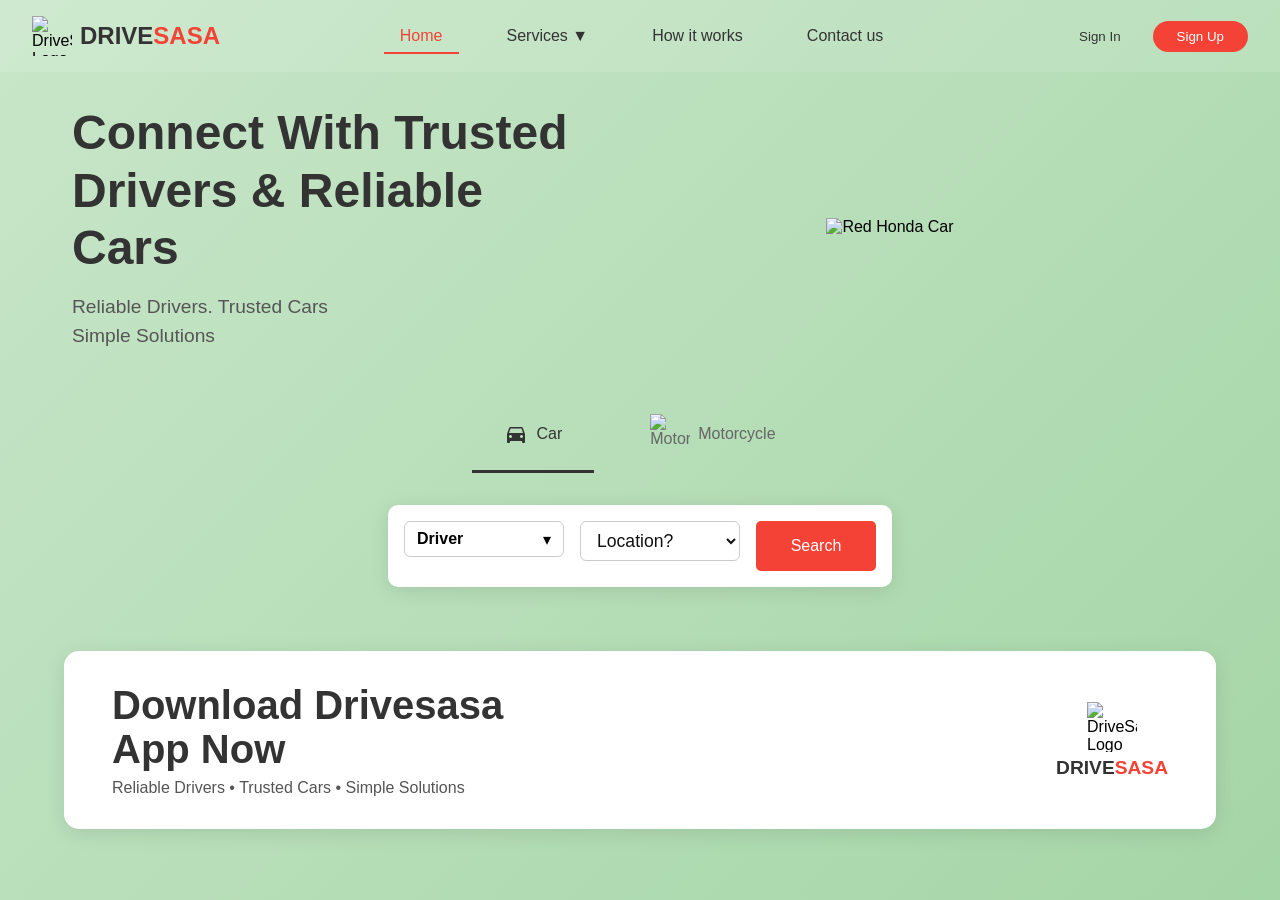
==== index.html @ 3e19dd1c "Add all project files" ====
<!DOCTYPE html>
<html lang="en">
<head>
    <meta charset="UTF-8">
    <meta name="viewport" content="width=device-width, initial-scale=1.0">
    <title>DriveSasa - Connect With Trusted Drivers & Reliable Cars</title>
    <link rel="stylesheet" href="style.css">
</head>
<body>
    <header>
        <nav class="navbar">
            <div class="logo">
                <img src="img/Dlogo2.png" alt="DriveSasa Logo">
                <span class="logo-text">DRIVE<span class="sasa">SASA</span></span>
            </div>
            <ul class="nav-menu">
                <li><a href="#" class="active">Home</a></li>
                <li class="dropdown">
                    <a href="#" class="dropbtn">Services ▼</a>
                    <div class="dropdown-content">
                        <a href="drivers.html">Driver</a>
                        <a href="carpartners.html">Car Partner</a>
                        <a href="#">Car Hire</a>
                    </div>
                </li>
                <li><a href="#">How it works</a></li>
                <li><a href="#">Contact us</a></li>
            </ul>
            <div class="auth-buttons">
                <button class="sign-in" onclick="window.location.href='signin.html'">Sign In</button>
                <button class="sign-up" onclick="window.location.href='signup.html'">Sign Up</button>
            </div>
        </nav>
    </header>

    <main class="hero-section">
        <div class="hero-content">
            <div class="hero-text">
                <h1>Connect With Trusted Drivers & Reliable Cars</h1>
                <p class="hero-subtitle">Reliable Drivers. Trusted Cars<br>Simple Solutions</p>
            </div>
            <div class="hero-image">
                <img src="img/car.png" alt="Red Honda Car" class="car-image">
            </div>
        </div>

        <div class="vehicle-tabs">
            <button class="tab active" onclick="selectVehicle('car')">
                <svg width="24" height="24" viewBox="0 0 24 24" fill="currentColor">
                    <path d="M18.92 6.01C18.72 5.42 18.16 5 17.5 5h-11c-.66 0-1.22.42-1.42 1.01L3 12v8c0 .55.45 1 1 1h1c.55 0 1-.45 1-1v-1h12v1c0 .55.45 1 1 1h1c.55 0 1-.45 1-1v-8l-2.08-5.99zM6.5 16c-.83 0-1.5-.67-1.5-1.5S5.67 13 6.5 13s1.5.67 1.5 1.5S7.33 16 6.5 16zm11 0c-.83 0-1.5-.67-1.5-1.5s.67-1.5 1.5-1.5 1.5.67 1.5 1.5-.67 1.5-1.5 1.5zM5 11l1.5-4.5h11L19 11H5z"/>
                </svg>
                Car
            </button>
            <button class="tab" onclick="selectVehicle('motorcycle')">
                <img src="img/CYCLE2.png" alt="Motorcycle" width="40" height="40" class="motorcycle-icon">
                Motorcycle
            </button>
        </div>

        <div class="search-section">
            <div class="search-form">
                <div class="dropdown" style="position:relative;">
                    <div id="customServiceSelect" class="custom-select" style="width:160px; padding:8px 12px; border-radius:6px; border:1px solid #ccc; background:#fff; cursor:pointer;">
                        <span id="selectedService" style="font-weight:bold;">Driver</span>
                        <span style="float:right;">&#9662;</span>
                    </div>
                    <div id="serviceOptions" class="custom-options" style="display:none; position:absolute; top:40px; left:0; width:100%; background:#fff; border:1px solid #ccc; border-radius:6px; z-index:10;">
                        <div class="option" data-value="Driver" style="padding:8px 12px; font-weight:bold; cursor:pointer;">Driver</div>
                        <div class="option" data-value="Car Driver" style="padding:8px 12px; cursor:pointer;">Car Driver</div>
                        <div class="option" data-value="Car Partner" style="padding:8px 12px; cursor:pointer;">Car Partner</div>
                        <div class="option" data-value="Car Hire" style="padding:8px 12px; cursor:pointer;">Car Hire</div>
                    </div>
                </div>
                <div class="dropdown">
                    <select>
                        <option>Location?</option>
                        <option>Nairobi</option>
                        <option>Mombasa</option>
                        <option>Kisumu</option>
                    </select>
                </div>
                <button class="search-btn">Search</button>
            </div>
        </div>
    </main>

    <section class="download-section">
        <div class="download-content">
            <h2>Download Drivesasa<br>App Now</h2>
            <p>Reliable Drivers • Trusted Cars • Simple Solutions</p>
        </div>
        <div class="download-logo">
            <img src="img/Dlogo2.png" alt="DriveSasa Logo">
            <span class="logo-text">DRIVE<span class="sasa">SASA</span></span>
        </div>
    </section>
    <script>
        function selectVehicle(type) {
            const tabs = document.querySelectorAll('.tab');
            tabs.forEach(tab => tab.classList.remove('active'));
            event.target.closest('.tab').classList.add('active');
            
            const serviceSelect = document.getElementById('serviceSelect');
            serviceSelect.innerHTML = '';
            
            if (type === 'car') {
                serviceSelect.innerHTML = `
                    <option><span style='font-weight:bold;'>Driver</span></option>
                    <option>Car Partner</option>
                    <option>Car Hire</option>
                `;
            } else {
                serviceSelect.innerHTML = `
                    <option><span style='font-weight:bold;'>Rider</span></option>
                    <option>Motorcycle Rider</option>
                    <option>Motorcycle Partner</option>
                    <option>Motorcycle Hire</option>
                `;
            }
        }
            function selectVehicle(type) {
                const tabs = document.querySelectorAll('.tab');
                tabs.forEach(tab => tab.classList.remove('active'));
                event.target.closest('.tab').classList.add('active');
                const customServiceSelect = document.getElementById('customServiceSelect');
                const selectedService = document.getElementById('selectedService');
                const serviceOptions = document.getElementById('serviceOptions');
                if (type === 'car') {
                    selectedService.innerHTML = '<span style="font-weight:bold;">Driver</span>';
                    serviceOptions.innerHTML = `
                        <div class="option" data-value="Driver" style="padding:8px 12px; font-weight:bold; cursor:pointer;">Driver</div>
                        <div class="option" data-value="Car Driver" style="padding:8px 12px; cursor:pointer;">Car Driver</div>
                        <div class="option" data-value="Car Partner" style="padding:8px 12px; cursor:pointer;">Car Partner</div>
                        <div class="option" data-value="Car Hire" style="padding:8px 12px; cursor:pointer;">Car Hire</div>
                    `;
                } else {
                    selectedService.innerHTML = '<span style="font-weight:bold;">Rider</span>';
                    serviceOptions.innerHTML = `
                        <div class="option" data-value="Rider" style="padding:8px 12px; font-weight:bold; cursor:pointer;">Rider</div>
                        <div class="option" data-value="Motorcycle Rider" style="padding:8px 12px; cursor:pointer;">Motorcycle Rider</div>
                        <div class="option" data-value="Motorcycle Partner" style="padding:8px 12px; cursor:pointer;">Motorcycle Partner</div>
                        <div class="option" data-value="Motorcycle Hire" style="padding:8px 12px; cursor:pointer;">Motorcycle Hire</div>
                    `;
                }
            }

            // Custom dropdown logic
            document.addEventListener('DOMContentLoaded', function() {
                const customServiceSelect = document.getElementById('customServiceSelect');
                const selectedService = document.getElementById('selectedService');
                const serviceOptions = document.getElementById('serviceOptions');
                customServiceSelect.addEventListener('click', function(e) {
                    serviceOptions.style.display = serviceOptions.style.display === 'block' ? 'none' : 'block';
                });
                serviceOptions.addEventListener('click', function(e) {
                    if (e.target.classList.contains('option')) {
                        selectedService.innerHTML = e.target.style.fontWeight === 'bold' ? `<span style='font-weight:bold;'>${e.target.textContent}</span>` : e.target.textContent;
                        serviceOptions.style.display = 'none';
                    }
                });
                document.addEventListener('click', function(e) {
                    if (!customServiceSelect.contains(e.target) && !serviceOptions.contains(e.target)) {
                        serviceOptions.style.display = 'none';
                    }
                });
            });
    </script>
</body>
</html>
---- style.css ----
* {
    margin: 0;
    padding: 0;
    box-sizing: border-box;
}

body {
    font-family: -apple-system, BlinkMacSystemFont, 'Segoe UI', Roboto, sans-serif;
    background: linear-gradient(135deg, #c8e6c9 0%, #a5d6a7 100%);
    min-height: 100vh;
}

.navbar {
    display: flex;
    justify-content: space-between;
    align-items: center;
    padding: 1rem 2rem;
    background: rgba(255, 255, 255, 0.1);
}

.logo {
    display: flex;
    align-items: center;
    gap: 0.5rem;
}

.logo img {
    width: 40px;
    height: 40px;
}

.logo-text {
    font-size: 1.5rem;
    font-weight: bold;
    color: #333;
}

.sasa {
    color: #f44336;
}

.nav-menu {
    display: flex;
    list-style: none;
    gap: 2rem;
}

.nav-menu a {
    text-decoration: none;
    color: #333;
    font-weight: 500;
    padding: 0.5rem 1rem;
}

.nav-menu a.active {
    color: #f44336;
    border-bottom: 2px solid #f44336;
}

.auth-buttons {
    display: flex;
    gap: 1rem;
}

.sign-in {
    background: transparent;
    border: none;
    color: #333;
    padding: 0.5rem 1rem;
    cursor: pointer;
    font-weight: 500;
}

.sign-up {
    background: #f44336;
    color: white;
    border: none;
    padding: 0.5rem 1.5rem;
    border-radius: 25px;
    cursor: pointer;
    font-weight: 500;
}

.hero-section {
    padding: 2rem;
    max-width: 1200px;
    margin: 0 auto;
}

.hero-content {
    display: flex;
    align-items: center;
    justify-content: space-between;
    margin-bottom: 3rem;
}

.hero-text {
    flex: 1;
    max-width: 500px;
}

.hero-text h1 {
    font-size: 3rem;
    font-weight: bold;
    color: #333;
    line-height: 1.2;
    margin-bottom: 1rem;
}

.hero-subtitle {
    font-size: 1.2rem;
    color: #555;
    line-height: 1.5;
}

.hero-image {
    flex: 1;
    text-align: center;
}

.car-image {
    max-width: 100%;
    height: auto;
    max-height: 400px;
}

.car-placeholder {
    display: flex;
    justify-content: center;
    align-items: center;
}

.vehicle-tabs {
    display: flex;
    justify-content: center;
    gap: 2rem;
    margin-bottom: 2rem;
}

.tab {
    display: flex;
    align-items: center;
    gap: 0.5rem;
    background: transparent;
    border: none;
    padding: 1rem 2rem;
    cursor: pointer;
    font-size: 1rem;
    color: #666;
    border-bottom: 3px solid transparent;
}

.tab.active {
    color: #333;
    border-bottom-color: #333;
}

.motorcycle-icon {
    margin-left: -8px;
}

.search-section {
    display: flex;
    justify-content: center;
}

.search-form {
    display: flex;
    gap: 1rem;
    background: white;
    padding: 1rem;
    border-radius: 10px;
    box-shadow: 0 4px 20px rgba(0, 0, 0, 0.1);
}

.dropdown {
    position: relative;
}

.dropdown select {
    background: #fff !important;
    color: #111 !important;
    border: 1px solid #ccc;
    padding: 8px 12px;
    border-radius: 6px;
    font-size: 1.1em;
    cursor: pointer;
    min-width: 160px;
    height: 40px;
    appearance: auto;
    -webkit-appearance: menulist;
    -moz-appearance: menulist;
}

.dropdown select option {
    background: #fff !important;
    color: #111 !important;
    padding: 8px;
}

.search-btn {
    background: #f44336;
    color: white;
    border: none;
    padding: 1rem 2rem;
    border-radius: 5px;
    cursor: pointer;
    font-size: 1rem;
    font-weight: 500;
    min-width: 120px;
}

@media (max-width: 768px) {
    .navbar {
        flex-direction: column;
        gap: 1rem;
    }
    
    .hero-content {
        flex-direction: column;
        text-align: center;
    }
    
    .hero-text h1 {
        font-size: 2rem;
    }
    
    .search-form {
        flex-direction: column;
    }
    
    .vehicle-tabs {
        flex-direction: column;
        align-items: center;
    }
}

.download-section {
    background: white;
    padding: 2rem 3rem;
    margin: 2rem auto;
    display: flex;
    justify-content: space-between;
    align-items: center;
    border-radius: 15px;
    max-width: 90%;
    width: 100%;
    box-sizing: border-box;
    box-shadow: 0 4px 20px rgba(0, 0, 0, 0.1);
}

.download-content h2 {
    font-size: 2.5rem;
    font-weight: bold;
    color: #333;
    margin-bottom: 0.5rem;
    line-height: 1.1;
}

.download-content p {
    font-size: 1rem;
    color: #555;
    margin: 0;
}

.download-logo {
    display: flex;
    flex-direction: column;
    align-items: center;
    gap: 0.3rem;
}

.download-logo img {
    width: 50px;
    height: 50px;
}

.download-logo .logo-text {
    font-size: 1.2rem;
    font-weight: bold;
    color: #333;
}

.dropdown {
    position: relative;
    display: inline-block;
}

.dropdown-content {
    display: none;
    position: absolute;
    background-color: white;
    min-width: 160px;
    box-shadow: 0px 8px 16px 0px rgba(0,0,0,0.2);
    z-index: 1;
    border-radius: 5px;
}

.dropdown-content a {
    color: #333;
    padding: 12px 16px;
    text-decoration: none;
    display: block;
    border-bottom: none !important;
}

.dropdown-content a:hover {
    background-color: #f1f1f1;
}

.dropdown:hover .dropdown-content {
    display: block;
}
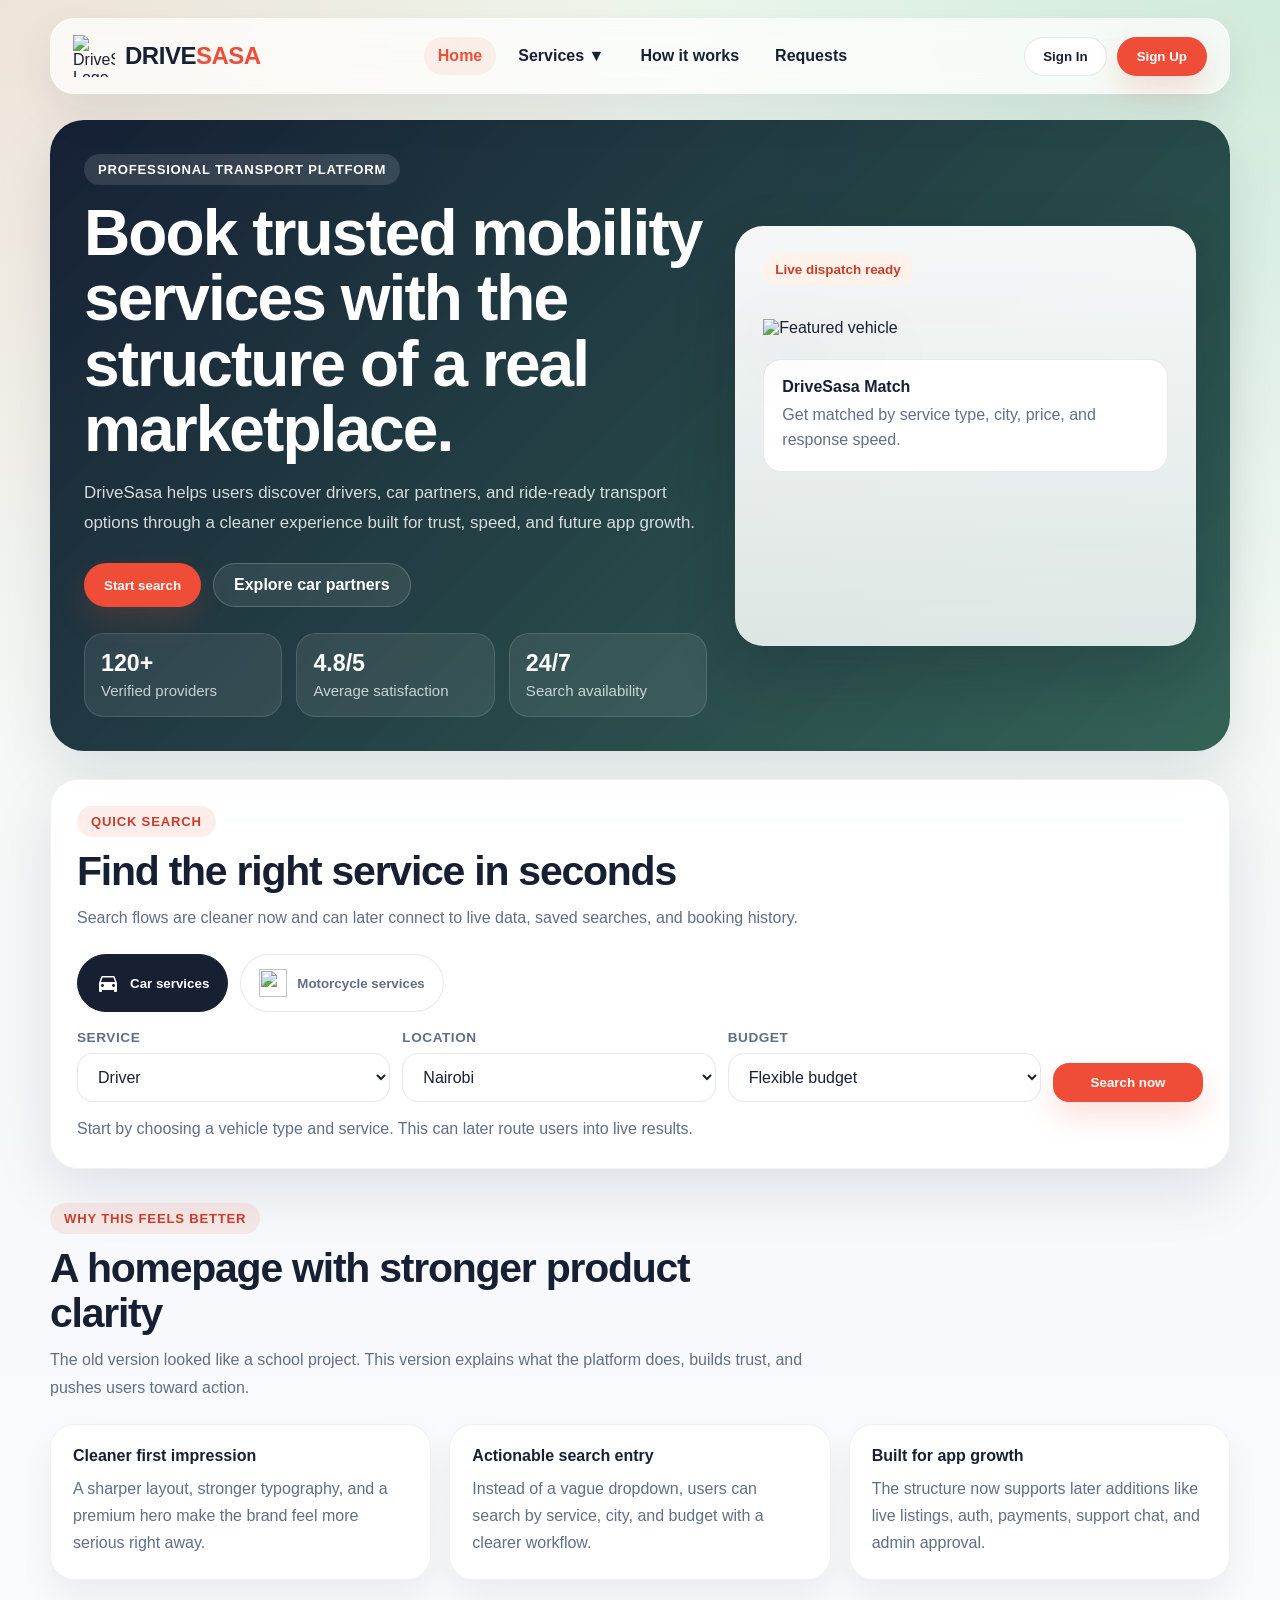
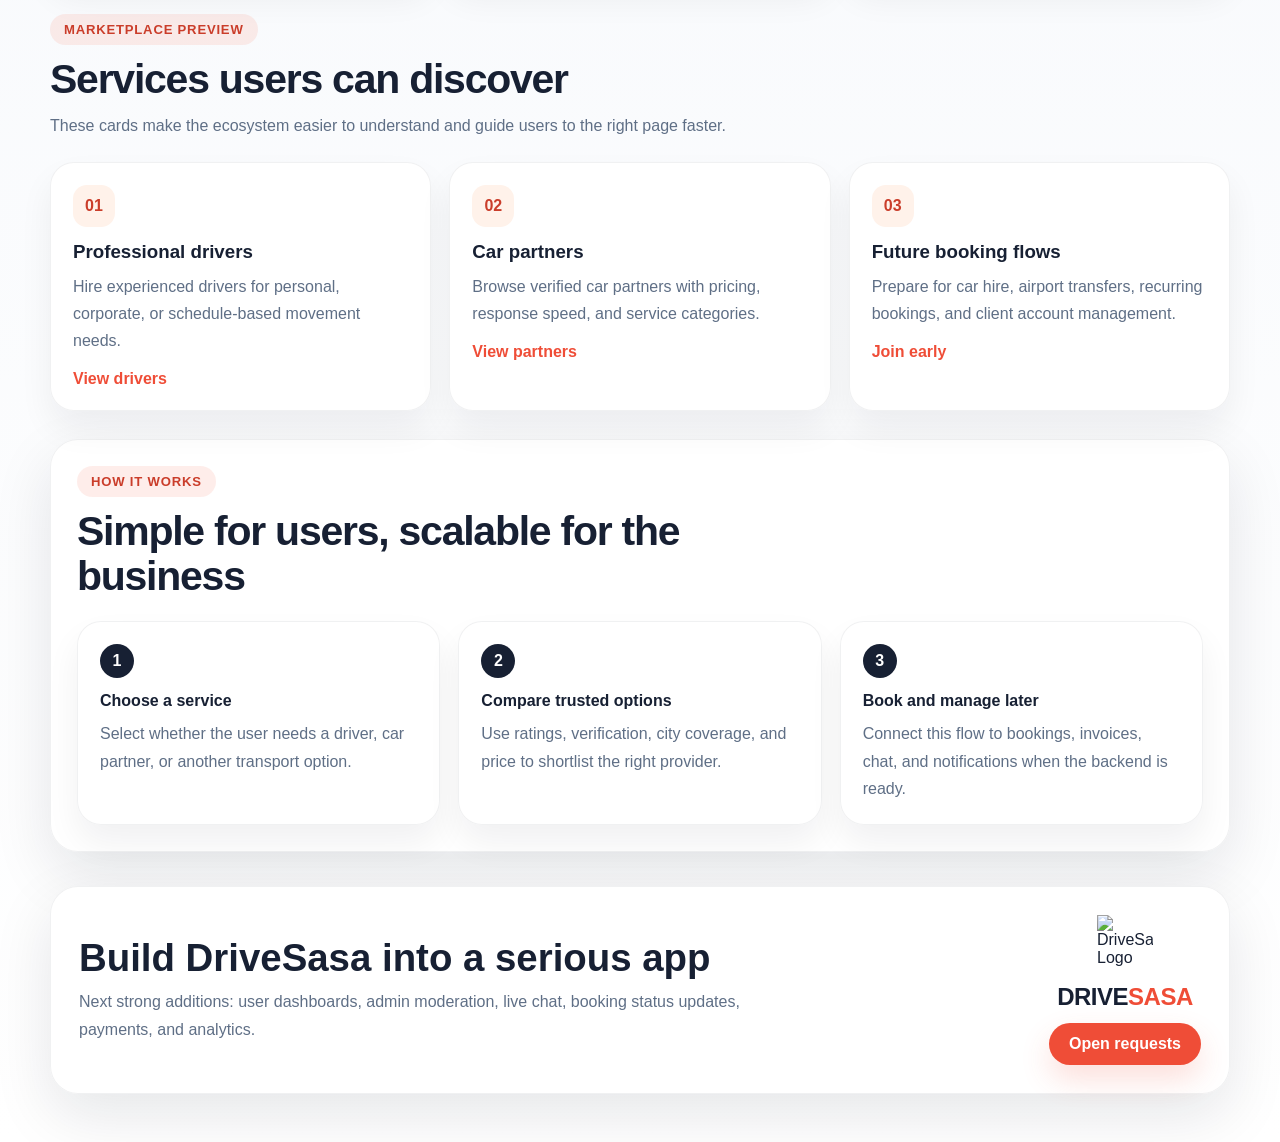
==== commit 7b22ef3d: "Upgrade marketplace UI and app flows" ====
--- a/index.html
+++ b/index.html
@@ -3,7 +3,7 @@
 <head>
     <meta charset="UTF-8">
     <meta name="viewport" content="width=device-width, initial-scale=1.0">
-    <title>DriveSasa - Connect With Trusted Drivers & Reliable Cars</title>
+    <title>DriveSasa - Trusted Mobility Marketplace</title>
     <link rel="stylesheet" href="style.css">
 </head>
 <body>
@@ -14,17 +14,17 @@
                 <span class="logo-text">DRIVE<span class="sasa">SASA</span></span>
             </div>
             <ul class="nav-menu">
-                <li><a href="#" class="active">Home</a></li>
+                <li><a href="index.html" class="active">Home</a></li>
                 <li class="dropdown">
                     <a href="#" class="dropbtn">Services ▼</a>
                     <div class="dropdown-content">
                         <a href="drivers.html">Driver</a>
-                        <a href="carpartners.html">Car Partner</a>
+                        <a href="carpartners2.html">Car Partner</a>
                         <a href="#">Car Hire</a>
                     </div>
                 </li>
-                <li><a href="#">How it works</a></li>
-                <li><a href="#">Contact us</a></li>
+                <li><a href="#how-it-works">How it works</a></li>
+                <li><a href="requests.html">Requests</a></li>
             </ul>
             <div class="auth-buttons">
                 <button class="sign-in" onclick="window.location.href='signin.html'">Sign In</button>
@@ -33,137 +33,248 @@
         </nav>
     </header>
 
-    <main class="hero-section">
-        <div class="hero-content">
-            <div class="hero-text">
-                <h1>Connect With Trusted Drivers & Reliable Cars</h1>
-                <p class="hero-subtitle">Reliable Drivers. Trusted Cars<br>Simple Solutions</p>
-            </div>
-            <div class="hero-image">
-                <img src="img/car.png" alt="Red Honda Car" class="car-image">
-            </div>
-        </div>
-
-        <div class="vehicle-tabs">
-            <button class="tab active" onclick="selectVehicle('car')">
-                <svg width="24" height="24" viewBox="0 0 24 24" fill="currentColor">
-                    <path d="M18.92 6.01C18.72 5.42 18.16 5 17.5 5h-11c-.66 0-1.22.42-1.42 1.01L3 12v8c0 .55.45 1 1 1h1c.55 0 1-.45 1-1v-1h12v1c0 .55.45 1 1 1h1c.55 0 1-.45 1-1v-8l-2.08-5.99zM6.5 16c-.83 0-1.5-.67-1.5-1.5S5.67 13 6.5 13s1.5.67 1.5 1.5S7.33 16 6.5 16zm11 0c-.83 0-1.5-.67-1.5-1.5s.67-1.5 1.5-1.5 1.5.67 1.5 1.5-.67 1.5-1.5 1.5zM5 11l1.5-4.5h11L19 11H5z"/>
-                </svg>
-                Car
-            </button>
-            <button class="tab" onclick="selectVehicle('motorcycle')">
-                <img src="img/CYCLE2.png" alt="Motorcycle" width="40" height="40" class="motorcycle-icon">
-                Motorcycle
-            </button>
-        </div>
-
-        <div class="search-section">
-            <div class="search-form">
-                <div class="dropdown" style="position:relative;">
-                    <div id="customServiceSelect" class="custom-select" style="width:160px; padding:8px 12px; border-radius:6px; border:1px solid #ccc; background:#fff; cursor:pointer;">
-                        <span id="selectedService" style="font-weight:bold;">Driver</span>
-                        <span style="float:right;">&#9662;</span>
-                    </div>
-                    <div id="serviceOptions" class="custom-options" style="display:none; position:absolute; top:40px; left:0; width:100%; background:#fff; border:1px solid #ccc; border-radius:6px; z-index:10;">
-                        <div class="option" data-value="Driver" style="padding:8px 12px; font-weight:bold; cursor:pointer;">Driver</div>
-                        <div class="option" data-value="Car Driver" style="padding:8px 12px; cursor:pointer;">Car Driver</div>
-                        <div class="option" data-value="Car Partner" style="padding:8px 12px; cursor:pointer;">Car Partner</div>
-                        <div class="option" data-value="Car Hire" style="padding:8px 12px; cursor:pointer;">Car Hire</div>
+    <main class="site-main">
+        <section class="hero-shell">
+            <div class="hero-card">
+                <div class="hero-copy">
+                    <span class="eyebrow">Professional transport platform</span>
+                    <h1>Book trusted mobility services with the structure of a real marketplace.</h1>
+                    <p class="hero-subtitle">
+                        DriveSasa helps users discover drivers, car partners, and ride-ready transport options
+                        through a cleaner experience built for trust, speed, and future app growth.
+                    </p>
+                    <div class="hero-actions">
+                        <button class="primary-cta" onclick="document.getElementById('searchPanel').scrollIntoView({behavior:'smooth'})">Start search</button>
+                        <a class="secondary-cta" href="carpartners2.html">Explore car partners</a>
+                    </div>
+                    <div class="hero-stats">
+                        <div class="stat-card">
+                            <strong>120+</strong>
+                            <span>Verified providers</span>
+                        </div>
+                        <div class="stat-card">
+                            <strong>4.8/5</strong>
+                            <span>Average satisfaction</span>
+                        </div>
+                        <div class="stat-card">
+                            <strong>24/7</strong>
+                            <span>Search availability</span>
+                        </div>
                     </div>
                 </div>
-                <div class="dropdown">
-                    <select>
-                        <option>Location?</option>
-                        <option>Nairobi</option>
-                        <option>Mombasa</option>
-                        <option>Kisumu</option>
+
+                <div class="hero-visual">
+                    <div class="hero-preview">
+                        <div class="preview-badge">Live dispatch ready</div>
+                        <img src="img/car.png" alt="Featured vehicle" class="car-image">
+                        <div class="preview-panel">
+                            <strong>DriveSasa Match</strong>
+                            <span>Get matched by service type, city, price, and response speed.</span>
+                        </div>
+                    </div>
+                </div>
+            </div>
+        </section>
+
+        <section class="search-panel surface-card" id="searchPanel">
+            <div class="section-title">
+                <span class="section-kicker">Quick search</span>
+                <h2>Find the right service in seconds</h2>
+                <p>Search flows are cleaner now and can later connect to live data, saved searches, and booking history.</p>
+            </div>
+
+            <div class="vehicle-tabs">
+                <button class="tab active" type="button" data-vehicle="car">
+                    <svg width="24" height="24" viewBox="0 0 24 24" fill="currentColor" aria-hidden="true">
+                        <path d="M18.92 6.01C18.72 5.42 18.16 5 17.5 5h-11c-.66 0-1.22.42-1.42 1.01L3 12v8c0 .55.45 1 1 1h1c.55 0 1-.45 1-1v-1h12v1c0 .55.45 1 1 1h1c.55 0 1-.45 1-1v-8l-2.08-5.99zM6.5 16c-.83 0-1.5-.67-1.5-1.5S5.67 13 6.5 13s1.5.67 1.5 1.5S7.33 16 6.5 16zm11 0c-.83 0-1.5-.67-1.5-1.5s.67-1.5 1.5-1.5 1.5.67 1.5 1.5-.67 1.5-1.5 1.5zM5 11l1.5-4.5h11L19 11H5z"/>
+                    </svg>
+                    Car services
+                </button>
+                <button class="tab" type="button" data-vehicle="motorcycle">
+                    <img src="img/CYCLE2.png" alt="" width="28" height="28" class="motorcycle-icon">
+                    Motorcycle services
+                </button>
+            </div>
+
+            <form class="search-form" id="marketSearchForm">
+                <label class="field">
+                    <span>Service</span>
+                    <select id="serviceSelect"></select>
+                </label>
+                <label class="field">
+                    <span>Location</span>
+                    <select id="locationSelect">
+                        <option value="Nairobi">Nairobi</option>
+                        <option value="Mombasa">Mombasa</option>
+                        <option value="Kisumu">Kisumu</option>
+                        <option value="Nakuru">Nakuru</option>
                     </select>
-                </div>
-                <button class="search-btn">Search</button>
-            </div>
-        </div>
+                </label>
+                <label class="field">
+                    <span>Budget</span>
+                    <select id="budgetSelect">
+                        <option value="Flexible">Flexible budget</option>
+                        <option value="Under KES 3,000">Under KES 3,000</option>
+                        <option value="KES 3,000 - 6,000">KES 3,000 - 6,000</option>
+                        <option value="Above KES 6,000">Above KES 6,000</option>
+                    </select>
+                </label>
+                <button class="search-btn" type="submit">Search now</button>
+            </form>
+
+            <div class="search-feedback" id="searchFeedback" aria-live="polite">
+                Start by choosing a vehicle type and service. This can later route users into live results.
+            </div>
+        </section>
+
+        <section class="feature-section">
+            <div class="section-title">
+                <span class="section-kicker">Why this feels better</span>
+                <h2>A homepage with stronger product clarity</h2>
+                <p>The old version looked like a school project. This version explains what the platform does, builds trust, and pushes users toward action.</p>
+            </div>
+
+            <div class="feature-grid">
+                <article class="feature-card">
+                    <strong>Cleaner first impression</strong>
+                    <p>A sharper layout, stronger typography, and a premium hero make the brand feel more serious right away.</p>
+                </article>
+                <article class="feature-card">
+                    <strong>Actionable search entry</strong>
+                    <p>Instead of a vague dropdown, users can search by service, city, and budget with a clearer workflow.</p>
+                </article>
+                <article class="feature-card">
+                    <strong>Built for app growth</strong>
+                    <p>The structure now supports later additions like live listings, auth, payments, support chat, and admin approval.</p>
+                </article>
+            </div>
+        </section>
+
+        <section class="marketplace-section">
+            <div class="section-title">
+                <span class="section-kicker">Marketplace preview</span>
+                <h2>Services users can discover</h2>
+                <p>These cards make the ecosystem easier to understand and guide users to the right page faster.</p>
+            </div>
+
+            <div class="service-grid">
+                <article class="service-card">
+                    <div class="service-icon">01</div>
+                    <h3>Professional drivers</h3>
+                    <p>Hire experienced drivers for personal, corporate, or schedule-based movement needs.</p>
+                    <a href="drivers.html">View drivers</a>
+                </article>
+                <article class="service-card">
+                    <div class="service-icon">02</div>
+                    <h3>Car partners</h3>
+                    <p>Browse verified car partners with pricing, response speed, and service categories.</p>
+                    <a href="carpartners2.html">View partners</a>
+                </article>
+                <article class="service-card">
+                    <div class="service-icon">03</div>
+                    <h3>Future booking flows</h3>
+                    <p>Prepare for car hire, airport transfers, recurring bookings, and client account management.</p>
+                    <a href="signup.html">Join early</a>
+                </article>
+            </div>
+        </section>
+
+        <section class="workflow-section surface-card" id="how-it-works">
+            <div class="section-title">
+                <span class="section-kicker">How it works</span>
+                <h2>Simple for users, scalable for the business</h2>
+            </div>
+            <div class="workflow-grid">
+                <article class="workflow-card">
+                    <span>1</span>
+                    <strong>Choose a service</strong>
+                    <p>Select whether the user needs a driver, car partner, or another transport option.</p>
+                </article>
+                <article class="workflow-card">
+                    <span>2</span>
+                    <strong>Compare trusted options</strong>
+                    <p>Use ratings, verification, city coverage, and price to shortlist the right provider.</p>
+                </article>
+                <article class="workflow-card">
+                    <span>3</span>
+                    <strong>Book and manage later</strong>
+                    <p>Connect this flow to bookings, invoices, chat, and notifications when the backend is ready.</p>
+                </article>
+            </div>
+        </section>
+
+        <section class="download-section" id="contact">
+            <div class="download-content">
+                <h2>Build DriveSasa into a serious app</h2>
+                <p>Next strong additions: user dashboards, admin moderation, live chat, booking status updates, payments, and analytics.</p>
+            </div>
+            <div class="download-logo">
+                <img src="img/Dlogo2.png" alt="DriveSasa Logo">
+                <span class="logo-text">DRIVE<span class="sasa">SASA</span></span>
+                        <a class="download-link" href="requests.html">Open requests</a>
+            </div>
+        </section>
     </main>
 
-    <section class="download-section">
-        <div class="download-content">
-            <h2>Download Drivesasa<br>App Now</h2>
-            <p>Reliable Drivers • Trusted Cars • Simple Solutions</p>
-        </div>
-        <div class="download-logo">
-            <img src="img/Dlogo2.png" alt="DriveSasa Logo">
-            <span class="logo-text">DRIVE<span class="sasa">SASA</span></span>
-        </div>
-    </section>
     <script>
-        function selectVehicle(type) {
-            const tabs = document.querySelectorAll('.tab');
-            tabs.forEach(tab => tab.classList.remove('active'));
-            event.target.closest('.tab').classList.add('active');
-            
-            const serviceSelect = document.getElementById('serviceSelect');
-            serviceSelect.innerHTML = '';
-            
-            if (type === 'car') {
-                serviceSelect.innerHTML = `
-                    <option><span style='font-weight:bold;'>Driver</span></option>
-                    <option>Car Partner</option>
-                    <option>Car Hire</option>
-                `;
-            } else {
-                serviceSelect.innerHTML = `
-                    <option><span style='font-weight:bold;'>Rider</span></option>
-                    <option>Motorcycle Rider</option>
-                    <option>Motorcycle Partner</option>
-                    <option>Motorcycle Hire</option>
-                `;
-            }
+        const serviceMap = {
+            car: [
+                { label: "Driver", target: "drivers.html" },
+                { label: "Car Partner", target: "carpartners2.html" },
+                { label: "Car Hire", target: "signup.html" }
+            ],
+            motorcycle: [
+                { label: "Rider", target: "signup.html" },
+                { label: "Motorcycle Partner", target: "signup.html" },
+                { label: "Motorcycle Hire", target: "signup.html" }
+            ]
+        };
+
+        const tabs = Array.from(document.querySelectorAll(".tab"));
+        const serviceSelect = document.getElementById("serviceSelect");
+        const searchFeedback = document.getElementById("searchFeedback");
+        const marketSearchForm = document.getElementById("marketSearchForm");
+        let activeVehicle = "car";
+
+        function renderServices(vehicleType) {
+            serviceSelect.innerHTML = "";
+
+            serviceMap[vehicleType].forEach(function(service) {
+                const option = document.createElement("option");
+                option.value = service.target;
+                option.textContent = service.label;
+                serviceSelect.appendChild(option);
+            });
         }
-            function selectVehicle(type) {
-                const tabs = document.querySelectorAll('.tab');
-                tabs.forEach(tab => tab.classList.remove('active'));
-                event.target.closest('.tab').classList.add('active');
-                const customServiceSelect = document.getElementById('customServiceSelect');
-                const selectedService = document.getElementById('selectedService');
-                const serviceOptions = document.getElementById('serviceOptions');
-                if (type === 'car') {
-                    selectedService.innerHTML = '<span style="font-weight:bold;">Driver</span>';
-                    serviceOptions.innerHTML = `
-                        <div class="option" data-value="Driver" style="padding:8px 12px; font-weight:bold; cursor:pointer;">Driver</div>
-                        <div class="option" data-value="Car Driver" style="padding:8px 12px; cursor:pointer;">Car Driver</div>
-                        <div class="option" data-value="Car Partner" style="padding:8px 12px; cursor:pointer;">Car Partner</div>
-                        <div class="option" data-value="Car Hire" style="padding:8px 12px; cursor:pointer;">Car Hire</div>
-                    `;
-                } else {
-                    selectedService.innerHTML = '<span style="font-weight:bold;">Rider</span>';
-                    serviceOptions.innerHTML = `
-                        <div class="option" data-value="Rider" style="padding:8px 12px; font-weight:bold; cursor:pointer;">Rider</div>
-                        <div class="option" data-value="Motorcycle Rider" style="padding:8px 12px; cursor:pointer;">Motorcycle Rider</div>
-                        <div class="option" data-value="Motorcycle Partner" style="padding:8px 12px; cursor:pointer;">Motorcycle Partner</div>
-                        <div class="option" data-value="Motorcycle Hire" style="padding:8px 12px; cursor:pointer;">Motorcycle Hire</div>
-                    `;
-                }
-            }
-
-            // Custom dropdown logic
-            document.addEventListener('DOMContentLoaded', function() {
-                const customServiceSelect = document.getElementById('customServiceSelect');
-                const selectedService = document.getElementById('selectedService');
-                const serviceOptions = document.getElementById('serviceOptions');
-                customServiceSelect.addEventListener('click', function(e) {
-                    serviceOptions.style.display = serviceOptions.style.display === 'block' ? 'none' : 'block';
+
+        tabs.forEach(function(tab) {
+            tab.addEventListener("click", function() {
+                tabs.forEach(function(item) {
+                    item.classList.remove("active");
                 });
-                serviceOptions.addEventListener('click', function(e) {
-                    if (e.target.classList.contains('option')) {
-                        selectedService.innerHTML = e.target.style.fontWeight === 'bold' ? `<span style='font-weight:bold;'>${e.target.textContent}</span>` : e.target.textContent;
-                        serviceOptions.style.display = 'none';
-                    }
-                });
-                document.addEventListener('click', function(e) {
-                    if (!customServiceSelect.contains(e.target) && !serviceOptions.contains(e.target)) {
-                        serviceOptions.style.display = 'none';
-                    }
-                });
+
+                tab.classList.add("active");
+                activeVehicle = tab.dataset.vehicle;
+                renderServices(activeVehicle);
+                searchFeedback.textContent = "Showing " + activeVehicle + " service options. Pick one and continue.";
             });
+        });
+
+        marketSearchForm.addEventListener("submit", function(event) {
+            event.preventDefault();
+            const selectedLabel = serviceSelect.options[serviceSelect.selectedIndex].textContent;
+            const location = document.getElementById("locationSelect").value;
+            const budget = document.getElementById("budgetSelect").value;
+            const targetPage = serviceSelect.value;
+
+            searchFeedback.textContent = selectedLabel + " selected for " + location + " with " + budget + ". Redirecting...";
+
+            setTimeout(function() {
+                window.location.href = targetPage;
+            }, 500);
+        });
+
+        renderServices(activeVehicle);
     </script>
 </body>
 </html>
--- a/style.css
+++ b/style.css
@@ -4,311 +4,640 @@
     box-sizing: border-box;
 }
 
+:root {
+    --brand: #ef4d37;
+    --brand-dark: #ca3d2a;
+    --ink: #172033;
+    --muted: #5f6f86;
+    --surface: rgba(255, 255, 255, 0.86);
+    --line: rgba(23, 32, 51, 0.1);
+    --soft: #f5f9f6;
+    --shadow: 0 22px 60px rgba(12, 22, 40, 0.1);
+}
+
 body {
-    font-family: -apple-system, BlinkMacSystemFont, 'Segoe UI', Roboto, sans-serif;
-    background: linear-gradient(135deg, #c8e6c9 0%, #a5d6a7 100%);
+    font-family: "Segoe UI", Tahoma, Geneva, Verdana, sans-serif;
+    color: var(--ink);
+    background:
+        radial-gradient(circle at top left, rgba(239, 77, 55, 0.12), transparent 24%),
+        radial-gradient(circle at top right, rgba(48, 163, 117, 0.16), transparent 22%),
+        linear-gradient(180deg, #eef8ee 0%, #f7f9fc 45%, #ffffff 100%);
     min-height: 100vh;
 }
 
+a {
+    color: inherit;
+    text-decoration: none;
+}
+
+header {
+    padding-top: 18px;
+}
+
+.site-main {
+    width: min(1180px, calc(100% - 32px));
+    margin: 0 auto 48px;
+}
+
 .navbar {
+    width: min(1180px, calc(100% - 32px));
+    margin: 0 auto;
     display: flex;
     justify-content: space-between;
     align-items: center;
-    padding: 1rem 2rem;
-    background: rgba(255, 255, 255, 0.1);
+    gap: 20px;
+    padding: 16px 22px;
+    border: 1px solid rgba(255, 255, 255, 0.55);
+    border-radius: 24px;
+    background: rgba(255, 255, 255, 0.72);
+    backdrop-filter: blur(14px);
+    box-shadow: 0 18px 44px rgba(18, 28, 45, 0.08);
 }
 
 .logo {
     display: flex;
     align-items: center;
-    gap: 0.5rem;
+    gap: 10px;
 }
 
 .logo img {
-    width: 40px;
-    height: 40px;
+    width: 42px;
+    height: 42px;
 }
 
 .logo-text {
     font-size: 1.5rem;
-    font-weight: bold;
-    color: #333;
+    font-weight: 800;
+    color: var(--ink);
+    letter-spacing: -0.02em;
 }
 
 .sasa {
-    color: #f44336;
+    color: var(--brand);
 }
 
 .nav-menu {
     display: flex;
+    align-items: center;
     list-style: none;
-    gap: 2rem;
-}
-
-.nav-menu a {
-    text-decoration: none;
-    color: #333;
-    font-weight: 500;
-    padding: 0.5rem 1rem;
-}
-
+    gap: 8px;
+}
+
+.nav-menu a,
+.dropbtn {
+    display: inline-flex;
+    align-items: center;
+    padding: 10px 14px;
+    border-radius: 999px;
+    color: var(--ink);
+    font-weight: 600;
+    transition: background 0.2s ease, color 0.2s ease;
+}
+
+.nav-menu a:hover,
+.dropbtn:hover,
 .nav-menu a.active {
-    color: #f44336;
-    border-bottom: 2px solid #f44336;
+    color: var(--brand);
+    background: rgba(239, 77, 55, 0.08);
 }
 
 .auth-buttons {
     display: flex;
-    gap: 1rem;
+    align-items: center;
+    gap: 10px;
+}
+
+.sign-in,
+.sign-up {
+    border: none;
+    border-radius: 999px;
+    cursor: pointer;
+    font-weight: 700;
+    transition: transform 0.2s ease, box-shadow 0.2s ease, background 0.2s ease;
+}
+
+.sign-in:hover,
+.sign-up:hover,
+.search-btn:hover,
+.primary-cta:hover,
+.secondary-cta:hover,
+.download-link:hover {
+    transform: translateY(-1px);
 }
 
 .sign-in {
-    background: transparent;
-    border: none;
-    color: #333;
-    padding: 0.5rem 1rem;
-    cursor: pointer;
-    font-weight: 500;
-}
-
-.sign-up {
-    background: #f44336;
-    color: white;
-    border: none;
-    padding: 0.5rem 1.5rem;
-    border-radius: 25px;
-    cursor: pointer;
-    font-weight: 500;
-}
-
-.hero-section {
-    padding: 2rem;
-    max-width: 1200px;
-    margin: 0 auto;
-}
-
-.hero-content {
-    display: flex;
-    align-items: center;
-    justify-content: space-between;
-    margin-bottom: 3rem;
-}
-
-.hero-text {
-    flex: 1;
-    max-width: 500px;
-}
-
-.hero-text h1 {
-    font-size: 3rem;
-    font-weight: bold;
-    color: #333;
-    line-height: 1.2;
-    margin-bottom: 1rem;
-}
-
-.hero-subtitle {
-    font-size: 1.2rem;
-    color: #555;
-    line-height: 1.5;
-}
-
-.hero-image {
-    flex: 1;
-    text-align: center;
-}
-
-.car-image {
-    max-width: 100%;
-    height: auto;
-    max-height: 400px;
-}
-
-.car-placeholder {
-    display: flex;
+    background: #fff;
+    color: var(--ink);
+    padding: 11px 18px;
+    border: 1px solid var(--line);
+}
+
+.sign-up,
+.search-btn,
+.primary-cta,
+.download-link {
+    background: var(--brand);
+    color: #fff;
+    padding: 12px 20px;
+    box-shadow: 0 14px 30px rgba(239, 77, 55, 0.18);
+}
+
+.secondary-cta {
+    display: inline-flex;
+    align-items: center;
     justify-content: center;
-    align-items: center;
-}
-
-.vehicle-tabs {
-    display: flex;
-    justify-content: center;
-    gap: 2rem;
-    margin-bottom: 2rem;
-}
-
-.tab {
-    display: flex;
-    align-items: center;
-    gap: 0.5rem;
-    background: transparent;
-    border: none;
-    padding: 1rem 2rem;
-    cursor: pointer;
-    font-size: 1rem;
-    color: #666;
-    border-bottom: 3px solid transparent;
-}
-
-.tab.active {
-    color: #333;
-    border-bottom-color: #333;
-}
-
-.motorcycle-icon {
-    margin-left: -8px;
-}
-
-.search-section {
-    display: flex;
-    justify-content: center;
-}
-
-.search-form {
-    display: flex;
-    gap: 1rem;
-    background: white;
-    padding: 1rem;
-    border-radius: 10px;
-    box-shadow: 0 4px 20px rgba(0, 0, 0, 0.1);
+    padding: 12px 20px;
+    border-radius: 999px;
+    border: 1px solid rgba(255, 255, 255, 0.2);
+    background: rgba(255, 255, 255, 0.08);
+    color: #fff;
+    font-weight: 700;
 }
 
 .dropdown {
     position: relative;
-}
-
-.dropdown select {
-    background: #fff !important;
-    color: #111 !important;
-    border: 1px solid #ccc;
-    padding: 8px 12px;
-    border-radius: 6px;
-    font-size: 1.1em;
-    cursor: pointer;
-    min-width: 160px;
-    height: 40px;
-    appearance: auto;
-    -webkit-appearance: menulist;
-    -moz-appearance: menulist;
-}
-
-.dropdown select option {
-    background: #fff !important;
-    color: #111 !important;
-    padding: 8px;
-}
-
-.search-btn {
-    background: #f44336;
-    color: white;
-    border: none;
-    padding: 1rem 2rem;
-    border-radius: 5px;
-    cursor: pointer;
-    font-size: 1rem;
-    font-weight: 500;
-    min-width: 120px;
-}
-
-@media (max-width: 768px) {
-    .navbar {
-        flex-direction: column;
-        gap: 1rem;
-    }
-    
-    .hero-content {
-        flex-direction: column;
-        text-align: center;
-    }
-    
-    .hero-text h1 {
-        font-size: 2rem;
-    }
-    
-    .search-form {
-        flex-direction: column;
-    }
-    
-    .vehicle-tabs {
-        flex-direction: column;
-        align-items: center;
-    }
-}
-
-.download-section {
-    background: white;
-    padding: 2rem 3rem;
-    margin: 2rem auto;
-    display: flex;
-    justify-content: space-between;
-    align-items: center;
-    border-radius: 15px;
-    max-width: 90%;
-    width: 100%;
-    box-sizing: border-box;
-    box-shadow: 0 4px 20px rgba(0, 0, 0, 0.1);
-}
-
-.download-content h2 {
-    font-size: 2.5rem;
-    font-weight: bold;
-    color: #333;
-    margin-bottom: 0.5rem;
-    line-height: 1.1;
-}
-
-.download-content p {
-    font-size: 1rem;
-    color: #555;
-    margin: 0;
-}
-
-.download-logo {
-    display: flex;
-    flex-direction: column;
-    align-items: center;
-    gap: 0.3rem;
-}
-
-.download-logo img {
-    width: 50px;
-    height: 50px;
-}
-
-.download-logo .logo-text {
-    font-size: 1.2rem;
-    font-weight: bold;
-    color: #333;
-}
-
-.dropdown {
-    position: relative;
-    display: inline-block;
 }
 
 .dropdown-content {
     display: none;
     position: absolute;
-    background-color: white;
-    min-width: 160px;
-    box-shadow: 0px 8px 16px 0px rgba(0,0,0,0.2);
-    z-index: 1;
-    border-radius: 5px;
+    top: calc(100% + 10px);
+    left: 0;
+    min-width: 190px;
+    padding: 8px;
+    border-radius: 18px;
+    background: rgba(255, 255, 255, 0.98);
+    box-shadow: 0 18px 40px rgba(12, 22, 40, 0.14);
+    z-index: 20;
 }
 
 .dropdown-content a {
-    color: #333;
-    padding: 12px 16px;
-    text-decoration: none;
     display: block;
-    border-bottom: none !important;
-}
-
-.dropdown-content a:hover {
-    background-color: #f1f1f1;
+    padding: 12px 14px;
+    border-radius: 12px;
+    color: var(--ink);
+}
+
+.dropdown-content a:hover,
+.dropdown-content a.active {
+    background: rgba(239, 77, 55, 0.08);
+    color: var(--brand);
 }
 
 .dropdown:hover .dropdown-content {
     display: block;
 }
 
+.hero-shell {
+    margin-top: 26px;
+}
+
+.hero-card {
+    display: grid;
+    grid-template-columns: 1.15fr 0.85fr;
+    gap: 28px;
+    padding: 34px;
+    border-radius: 34px;
+    background:
+        linear-gradient(135deg, rgba(12, 24, 45, 0.96), rgba(20, 73, 60, 0.86)),
+        radial-gradient(circle at center, rgba(255, 255, 255, 0.08), transparent 60%);
+    color: #fff;
+    box-shadow: var(--shadow);
+}
+
+.hero-copy {
+    display: flex;
+    flex-direction: column;
+    justify-content: center;
+}
+
+.eyebrow,
+.section-kicker {
+    display: inline-flex;
+    align-items: center;
+    padding: 8px 14px;
+    border-radius: 999px;
+    font-size: 0.82rem;
+    font-weight: 700;
+    letter-spacing: 0.06em;
+    text-transform: uppercase;
+}
+
+.eyebrow {
+    width: fit-content;
+    margin-bottom: 16px;
+    background: rgba(255, 255, 255, 0.12);
+}
+
+.hero-copy h1 {
+    font-size: clamp(2.3rem, 5vw, 4.5rem);
+    line-height: 1.02;
+    letter-spacing: -0.03em;
+    margin-bottom: 16px;
+}
+
+.hero-subtitle {
+    max-width: 620px;
+    font-size: 1.06rem;
+    line-height: 1.75;
+    color: rgba(255, 255, 255, 0.82);
+}
+
+.hero-actions {
+    display: flex;
+    flex-wrap: wrap;
+    gap: 12px;
+    margin: 26px 0;
+}
+
+.primary-cta {
+    border: none;
+    border-radius: 999px;
+    cursor: pointer;
+    font-weight: 700;
+}
+
+.hero-stats {
+    display: grid;
+    grid-template-columns: repeat(3, minmax(0, 1fr));
+    gap: 14px;
+}
+
+.stat-card {
+    padding: 16px;
+    border-radius: 20px;
+    border: 1px solid rgba(255, 255, 255, 0.12);
+    background: rgba(255, 255, 255, 0.08);
+}
+
+.stat-card strong {
+    display: block;
+    font-size: 1.45rem;
+    margin-bottom: 5px;
+}
+
+.stat-card span {
+    color: rgba(255, 255, 255, 0.74);
+    font-size: 0.94rem;
+}
+
+.hero-visual {
+    display: flex;
+    align-items: center;
+    justify-content: center;
+}
+
+.hero-preview {
+    position: relative;
+    width: 100%;
+    min-height: 420px;
+    padding: 28px;
+    border-radius: 28px;
+    background:
+        linear-gradient(180deg, rgba(255, 255, 255, 0.96), rgba(241, 247, 244, 0.9));
+    color: var(--ink);
+    box-shadow: 0 24px 60px rgba(11, 16, 30, 0.2);
+    overflow: hidden;
+}
+
+.preview-badge {
+    display: inline-flex;
+    padding: 8px 12px;
+    border-radius: 999px;
+    background: #fff2ea;
+    color: var(--brand-dark);
+    font-size: 0.84rem;
+    font-weight: 700;
+}
+
+.car-image {
+    display: block;
+    width: min(100%, 420px);
+    margin: 34px auto 22px;
+    filter: drop-shadow(0 22px 30px rgba(19, 31, 47, 0.2));
+}
+
+.preview-panel {
+    padding: 18px;
+    border-radius: 18px;
+    background: #fff;
+    border: 1px solid var(--line);
+}
+
+.preview-panel strong {
+    display: block;
+    margin-bottom: 6px;
+}
+
+.preview-panel span {
+    color: var(--muted);
+    line-height: 1.6;
+}
+
+.surface-card,
+.download-section {
+    background: rgba(255, 255, 255, 0.92);
+    border: 1px solid rgba(13, 24, 43, 0.06);
+    box-shadow: var(--shadow);
+}
+
+.search-panel,
+.workflow-section {
+    margin-top: 28px;
+    padding: 26px;
+    border-radius: 28px;
+}
+
+.section-title {
+    max-width: 760px;
+    margin-bottom: 22px;
+}
+
+.section-kicker {
+    margin-bottom: 12px;
+    background: rgba(239, 77, 55, 0.1);
+    color: var(--brand-dark);
+}
+
+.section-title h2 {
+    font-size: clamp(1.8rem, 3.2vw, 2.8rem);
+    line-height: 1.1;
+    margin-bottom: 10px;
+    letter-spacing: -0.03em;
+}
+
+.section-title p {
+    color: var(--muted);
+    line-height: 1.75;
+}
+
+.vehicle-tabs {
+    display: flex;
+    gap: 12px;
+    margin-bottom: 18px;
+}
+
+.tab {
+    display: inline-flex;
+    align-items: center;
+    justify-content: center;
+    gap: 10px;
+    padding: 14px 18px;
+    border: 1px solid var(--line);
+    border-radius: 999px;
+    background: #fff;
+    color: var(--muted);
+    cursor: pointer;
+    font-weight: 700;
+}
+
+.tab.active {
+    background: var(--ink);
+    color: #fff;
+    border-color: var(--ink);
+}
+
+.motorcycle-icon {
+    object-fit: contain;
+}
+
+.search-form {
+    display: grid;
+    grid-template-columns: repeat(3, minmax(0, 1fr)) auto;
+    gap: 12px;
+    align-items: end;
+}
+
+.field {
+    display: grid;
+    gap: 8px;
+}
+
+.field span {
+    font-size: 0.85rem;
+    font-weight: 700;
+    color: var(--muted);
+    text-transform: uppercase;
+    letter-spacing: 0.04em;
+}
+
+.field select,
+.field input,
+.field textarea {
+    width: 100%;
+    padding: 14px 16px;
+    border: 1px solid var(--line);
+    border-radius: 16px;
+    background: #fff;
+    color: var(--ink);
+    font: inherit;
+}
+
+.search-btn {
+    border: none;
+    min-width: 150px;
+    border-radius: 16px;
+    font-weight: 700;
+    cursor: pointer;
+}
+
+.search-feedback {
+    margin-top: 14px;
+    color: var(--muted);
+    line-height: 1.6;
+}
+
+.feature-section,
+.marketplace-section {
+    margin-top: 34px;
+}
+
+.feature-grid,
+.service-grid,
+.workflow-grid {
+    display: grid;
+    gap: 18px;
+}
+
+.feature-grid {
+    grid-template-columns: repeat(3, minmax(0, 1fr));
+}
+
+.feature-card,
+.service-card,
+.workflow-card {
+    padding: 22px;
+    border-radius: 24px;
+    background: rgba(255, 255, 255, 0.9);
+    border: 1px solid rgba(13, 24, 43, 0.06);
+    box-shadow: 0 18px 34px rgba(12, 22, 40, 0.06);
+}
+
+.feature-card strong,
+.service-card h3,
+.workflow-card strong {
+    display: block;
+    margin-bottom: 10px;
+}
+
+.feature-card p,
+.service-card p,
+.workflow-card p {
+    color: var(--muted);
+    line-height: 1.7;
+}
+
+.service-grid {
+    grid-template-columns: repeat(3, minmax(0, 1fr));
+}
+
+.service-icon {
+    display: inline-flex;
+    align-items: center;
+    justify-content: center;
+    width: 42px;
+    height: 42px;
+    margin-bottom: 14px;
+    border-radius: 14px;
+    background: #fff2ea;
+    color: var(--brand-dark);
+    font-weight: 800;
+}
+
+.service-card a {
+    display: inline-flex;
+    margin-top: 16px;
+    color: var(--brand);
+    font-weight: 700;
+}
+
+.workflow-grid {
+    grid-template-columns: repeat(3, minmax(0, 1fr));
+}
+
+.workflow-card span {
+    display: inline-flex;
+    align-items: center;
+    justify-content: center;
+    width: 34px;
+    height: 34px;
+    margin-bottom: 14px;
+    border-radius: 50%;
+    background: var(--ink);
+    color: #fff;
+    font-weight: 800;
+}
+
+.download-section {
+    display: flex;
+    justify-content: space-between;
+    align-items: center;
+    gap: 24px;
+    margin-top: 34px;
+    padding: 28px;
+    border-radius: 28px;
+}
+
+.download-content h2 {
+    font-size: clamp(1.8rem, 3vw, 2.6rem);
+    line-height: 1.08;
+    margin-bottom: 10px;
+}
+
+.download-content p {
+    color: var(--muted);
+    line-height: 1.7;
+    max-width: 700px;
+}
+
+.download-logo {
+    display: flex;
+    flex-direction: column;
+    align-items: center;
+    gap: 12px;
+}
+
+.download-logo img {
+    width: 56px;
+    height: 56px;
+}
+
+.download-link {
+    display: inline-flex;
+    align-items: center;
+    justify-content: center;
+    border-radius: 999px;
+    font-weight: 700;
+}
+
+@media (max-width: 1024px) {
+    .hero-card,
+    .feature-grid,
+    .service-grid,
+    .workflow-grid,
+    .search-form,
+    .download-section {
+        grid-template-columns: 1fr;
+    }
+
+    .download-section {
+        display: grid;
+    }
+}
+
+@media (max-width: 860px) {
+    .navbar {
+        flex-direction: column;
+        align-items: flex-start;
+    }
+
+    .nav-menu,
+    .auth-buttons,
+    .vehicle-tabs,
+    .hero-actions {
+        width: 100%;
+        flex-wrap: wrap;
+    }
+
+    .nav-menu {
+        gap: 4px;
+    }
+
+    .auth-buttons {
+        justify-content: stretch;
+    }
+
+    .sign-in,
+    .sign-up,
+    .primary-cta,
+    .secondary-cta,
+    .search-btn,
+    .download-link {
+        width: 100%;
+        justify-content: center;
+    }
+}
+
+@media (max-width: 640px) {
+    .site-main,
+    .navbar {
+        width: min(100% - 20px, 1180px);
+    }
+
+    .hero-card,
+    .search-panel,
+    .workflow-section,
+    .download-section {
+        padding: 20px;
+        border-radius: 24px;
+    }
+
+    .hero-stats {
+        grid-template-columns: 1fr;
+    }
+
+    .nav-menu {
+        flex-direction: column;
+        align-items: stretch;
+    }
+}
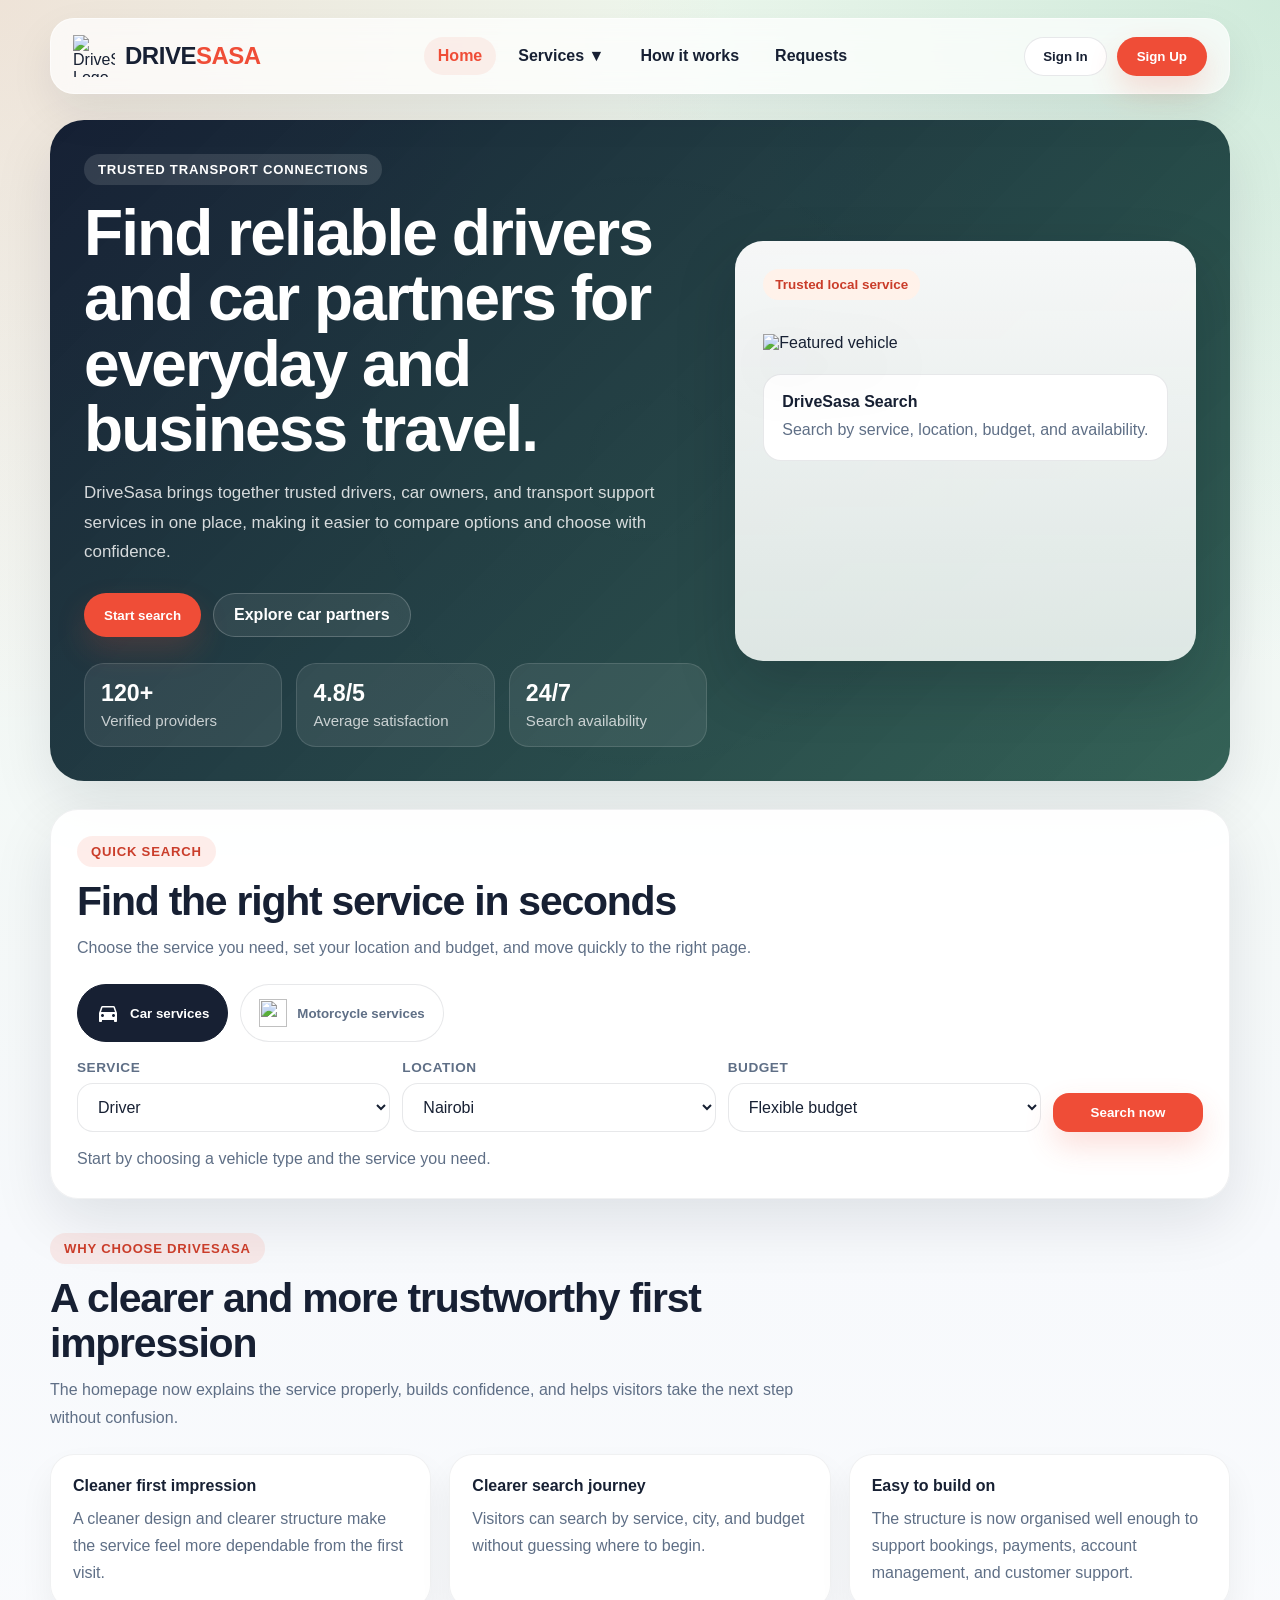
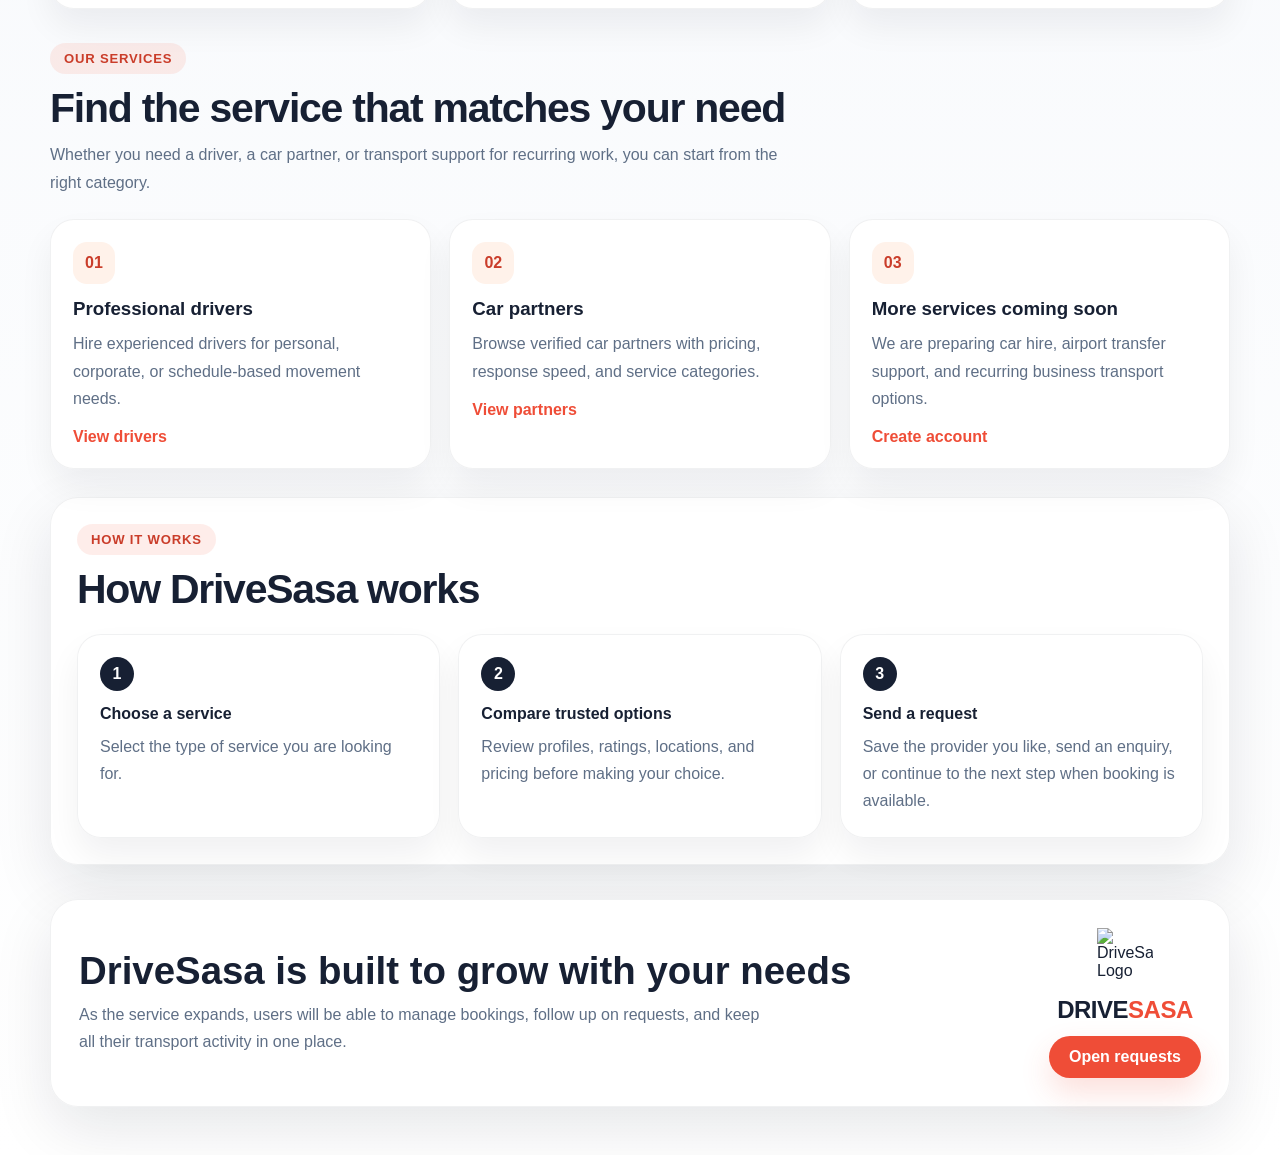
==== commit 9dc80bef: "Refine site copy and content tone" ====
--- a/index.html
+++ b/index.html
@@ -37,11 +37,11 @@
         <section class="hero-shell">
             <div class="hero-card">
                 <div class="hero-copy">
-                    <span class="eyebrow">Professional transport platform</span>
-                    <h1>Book trusted mobility services with the structure of a real marketplace.</h1>
+                    <span class="eyebrow">Trusted transport connections</span>
+                    <h1>Find reliable drivers and car partners for everyday and business travel.</h1>
                     <p class="hero-subtitle">
-                        DriveSasa helps users discover drivers, car partners, and ride-ready transport options
-                        through a cleaner experience built for trust, speed, and future app growth.
+                        DriveSasa brings together trusted drivers, car owners, and transport support services
+                        in one place, making it easier to compare options and choose with confidence.
                     </p>
                     <div class="hero-actions">
                         <button class="primary-cta" onclick="document.getElementById('searchPanel').scrollIntoView({behavior:'smooth'})">Start search</button>
@@ -65,11 +65,11 @@
 
                 <div class="hero-visual">
                     <div class="hero-preview">
-                        <div class="preview-badge">Live dispatch ready</div>
+                        <div class="preview-badge">Trusted local service</div>
                         <img src="img/car.png" alt="Featured vehicle" class="car-image">
                         <div class="preview-panel">
-                            <strong>DriveSasa Match</strong>
-                            <span>Get matched by service type, city, price, and response speed.</span>
+                            <strong>DriveSasa Search</strong>
+                            <span>Search by service, location, budget, and availability.</span>
                         </div>
                     </div>
                 </div>
@@ -80,7 +80,7 @@
             <div class="section-title">
                 <span class="section-kicker">Quick search</span>
                 <h2>Find the right service in seconds</h2>
-                <p>Search flows are cleaner now and can later connect to live data, saved searches, and booking history.</p>
+                <p>Choose the service you need, set your location and budget, and move quickly to the right page.</p>
             </div>
 
             <div class="vehicle-tabs">
@@ -123,38 +123,38 @@
             </form>
 
             <div class="search-feedback" id="searchFeedback" aria-live="polite">
-                Start by choosing a vehicle type and service. This can later route users into live results.
+                Start by choosing a vehicle type and the service you need.
             </div>
         </section>
 
         <section class="feature-section">
             <div class="section-title">
-                <span class="section-kicker">Why this feels better</span>
-                <h2>A homepage with stronger product clarity</h2>
-                <p>The old version looked like a school project. This version explains what the platform does, builds trust, and pushes users toward action.</p>
+                <span class="section-kicker">Why choose DriveSasa</span>
+                <h2>A clearer and more trustworthy first impression</h2>
+                <p>The homepage now explains the service properly, builds confidence, and helps visitors take the next step without confusion.</p>
             </div>
 
             <div class="feature-grid">
                 <article class="feature-card">
                     <strong>Cleaner first impression</strong>
-                    <p>A sharper layout, stronger typography, and a premium hero make the brand feel more serious right away.</p>
+                    <p>A cleaner design and clearer structure make the service feel more dependable from the first visit.</p>
                 </article>
                 <article class="feature-card">
-                    <strong>Actionable search entry</strong>
-                    <p>Instead of a vague dropdown, users can search by service, city, and budget with a clearer workflow.</p>
+                    <strong>Clearer search journey</strong>
+                    <p>Visitors can search by service, city, and budget without guessing where to begin.</p>
                 </article>
                 <article class="feature-card">
-                    <strong>Built for app growth</strong>
-                    <p>The structure now supports later additions like live listings, auth, payments, support chat, and admin approval.</p>
+                    <strong>Easy to build on</strong>
+                    <p>The structure is now organised well enough to support bookings, payments, account management, and customer support.</p>
                 </article>
             </div>
         </section>
 
         <section class="marketplace-section">
             <div class="section-title">
-                <span class="section-kicker">Marketplace preview</span>
-                <h2>Services users can discover</h2>
-                <p>These cards make the ecosystem easier to understand and guide users to the right page faster.</p>
+                <span class="section-kicker">Our services</span>
+                <h2>Find the service that matches your need</h2>
+                <p>Whether you need a driver, a car partner, or transport support for recurring work, you can start from the right category.</p>
             </div>
 
             <div class="service-grid">
@@ -172,9 +172,9 @@
                 </article>
                 <article class="service-card">
                     <div class="service-icon">03</div>
-                    <h3>Future booking flows</h3>
-                    <p>Prepare for car hire, airport transfers, recurring bookings, and client account management.</p>
-                    <a href="signup.html">Join early</a>
+                    <h3>More services coming soon</h3>
+                    <p>We are preparing car hire, airport transfer support, and recurring business transport options.</p>
+                    <a href="signup.html">Create account</a>
                 </article>
             </div>
         </section>
@@ -182,31 +182,31 @@
         <section class="workflow-section surface-card" id="how-it-works">
             <div class="section-title">
                 <span class="section-kicker">How it works</span>
-                <h2>Simple for users, scalable for the business</h2>
+                <h2>How DriveSasa works</h2>
             </div>
             <div class="workflow-grid">
                 <article class="workflow-card">
                     <span>1</span>
                     <strong>Choose a service</strong>
-                    <p>Select whether the user needs a driver, car partner, or another transport option.</p>
+                    <p>Select the type of service you are looking for.</p>
                 </article>
                 <article class="workflow-card">
                     <span>2</span>
                     <strong>Compare trusted options</strong>
-                    <p>Use ratings, verification, city coverage, and price to shortlist the right provider.</p>
+                    <p>Review profiles, ratings, locations, and pricing before making your choice.</p>
                 </article>
                 <article class="workflow-card">
                     <span>3</span>
-                    <strong>Book and manage later</strong>
-                    <p>Connect this flow to bookings, invoices, chat, and notifications when the backend is ready.</p>
+                    <strong>Send a request</strong>
+                    <p>Save the provider you like, send an enquiry, or continue to the next step when booking is available.</p>
                 </article>
             </div>
         </section>
 
         <section class="download-section" id="contact">
             <div class="download-content">
-                <h2>Build DriveSasa into a serious app</h2>
-                <p>Next strong additions: user dashboards, admin moderation, live chat, booking status updates, payments, and analytics.</p>
+                <h2>DriveSasa is built to grow with your needs</h2>
+                <p>As the service expands, users will be able to manage bookings, follow up on requests, and keep all their transport activity in one place.</p>
             </div>
             <div class="download-logo">
                 <img src="img/Dlogo2.png" alt="DriveSasa Logo">
@@ -256,7 +256,7 @@
                 tab.classList.add("active");
                 activeVehicle = tab.dataset.vehicle;
                 renderServices(activeVehicle);
-                searchFeedback.textContent = "Showing " + activeVehicle + " service options. Pick one and continue.";
+                searchFeedback.textContent = "Showing " + activeVehicle + " service options. Choose one to continue.";
             });
         });
 
@@ -267,7 +267,7 @@
             const budget = document.getElementById("budgetSelect").value;
             const targetPage = serviceSelect.value;
 
-            searchFeedback.textContent = selectedLabel + " selected for " + location + " with " + budget + ". Redirecting...";
+            searchFeedback.textContent = selectedLabel + " selected for " + location + " with a budget of " + budget + ". Redirecting...";
 
             setTimeout(function() {
                 window.location.href = targetPage;
